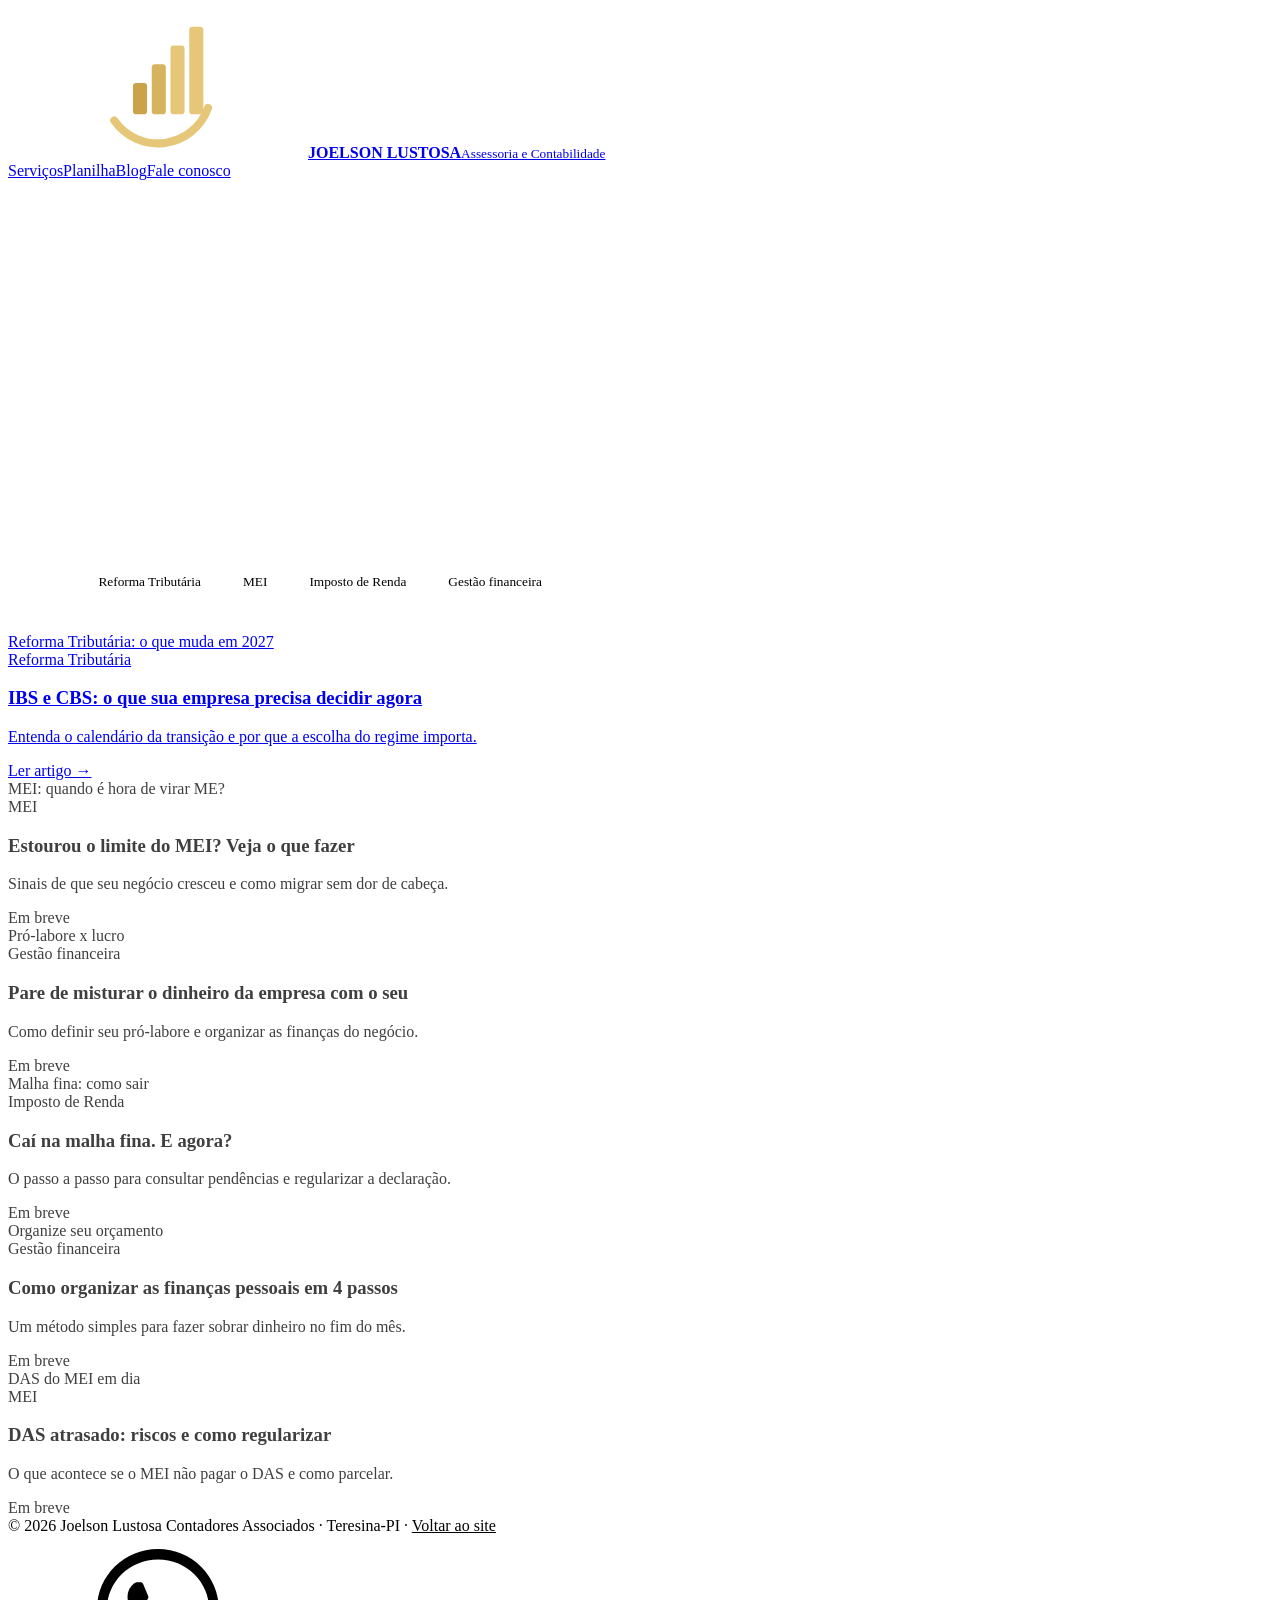
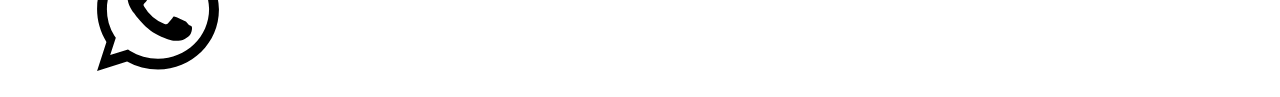
==== blog/index.html @ d8624013 "Add files via upload" ====
<!doctype html>
<html lang="pt-BR">
<head>
<meta charset="utf-8">
<meta name="viewport" content="width=device-width, initial-scale=1">
<title>Blog | Joelson Lustosa Contadores Associados</title>
<meta name="description" content="Artigos sobre impostos, MEI, Reforma Tributária e gestão financeira, escritos pela equipe Joelson Lustosa Contadores Associados, de Teresina-PI.">
<link rel="preconnect" href="https://fonts.googleapis.com">
<link rel="preconnect" href="https://fonts.gstatic.com" crossorigin>
<link href="https://fonts.googleapis.com/css2?family=Playfair+Display:ital,wght@0,600;0,700;1,600&family=Inter:wght@400;500;600;700&display=swap" rel="stylesheet">
<link rel="stylesheet" href="../style.css">
<style>
  .blog-hero{background:linear-gradient(160deg,var(--navy),var(--navy-3));color:#fff;padding:140px 0 70px}
  .blog-hero h1{font-family:"Playfair Display",serif;font-size:clamp(2.2rem,4.5vw,3.2rem);margin:14px 0}
  .blog-hero p{color:rgba(255,255,255,.78);max-width:620px;font-size:1.08rem}
  .blog-hero .eyebrow{color:var(--gold-2)}
  .filters{display:flex;flex-wrap:wrap;gap:10px;margin-bottom:34px}
  .filters button{font-family:inherit;padding:9px 16px;border-radius:999px;border:1px solid var(--line);background:#fff;cursor:pointer;font-weight:500;color:var(--navy)}
  .filters button[aria-pressed="true"]{background:var(--navy);color:#fff;border-color:var(--navy)}
  .post.soon{opacity:.75}
</style>
</head>
<body>
<svg width="0" height="0" style="position:absolute" aria-hidden="true">
  <symbol id="wa" viewBox="0 0 32 32"><path d="M16 3C8.8 3 3 8.7 3 15.8c0 2.5.7 4.9 2 7L3 29l6.4-2c2 1.1 4.3 1.7 6.6 1.7 7.2 0 13-5.7 13-12.8S23.2 3 16 3zm0 23.4c-2.1 0-4.2-.6-6-1.7l-.4-.3-3.8 1.2 1.2-3.7-.3-.4a10.4 10.4 0 0 1-1.6-5.6C5.1 9.9 10 5.2 16 5.2s10.9 4.7 10.9 10.6S22 26.4 16 26.4zm6-7.9c-.3-.2-1.9-.9-2.2-1-.3-.1-.5-.2-.7.2l-1 1.2c-.2.2-.4.2-.7.1a8.9 8.9 0 0 1-4.4-3.8c-.3-.6.3-.5.9-1.7.1-.2 0-.4 0-.5l-1-2.4c-.3-.6-.5-.5-.7-.5h-.6c-.2 0-.6.1-.9.4-.3.3-1.2 1.1-1.2 2.8s1.2 3.2 1.4 3.4c.2.2 2.4 3.6 5.8 5 2.2.9 3 1 4.1.8.7-.1 1.9-.8 2.2-1.5.3-.7.3-1.3.2-1.5-.1-.1-.3-.2-.6-.3z"/></symbol>
  <symbol id="mark" viewBox="0 0 48 48"><path d="M10 36a17 17 0 0 0 30-4" fill="none" stroke="#e6c77a" stroke-width="2.6" stroke-linecap="round"/><rect x="16" y="24" width="4.5" height="10" rx="1" fill="#c9a24a"/><rect x="22" y="18" width="4.5" height="16" rx="1" fill="#d6b45f"/><rect x="28" y="12" width="4.5" height="22" rx="1" fill="#e6c77a"/><rect x="34" y="6" width="4.5" height="28" rx="1" fill="#e6c77a"/></symbol>
</svg>

<header class="site solid">
  <div class="wrap nav">
    <a href="../index.html" class="logo"><svg><use href="#mark"/></svg><span><b>JOELSON LUSTOSA</b><small>Assessoria e Contabilidade</small></span></a>
    <nav class="menu"><a href="../index.html#servicos">Serviços</a><a href="../index.html#planilha">Planilha</a><a href="index.html">Blog</a><a class="btn btn-gold" href="#" data-wa>Fale conosco</a></nav>
  </div>
</header>

<div class="blog-hero">
  <div class="wrap">
    <span class="eyebrow">Blog Joelson Lustosa</span>
    <h1>Contabilidade sem complicação</h1>
    <p>Impostos, MEI, Reforma Tributária e finanças explicados de um jeito simples, pelo time de Teresina que cuida da sua empresa.</p>
  </div>
</div>

<section>
  <div class="wrap">
    <div class="filters" role="group" aria-label="Filtrar por categoria">
      <button aria-pressed="true" data-f="all">Todos</button>
      <button aria-pressed="false" data-f="reforma">Reforma Tributária</button>
      <button aria-pressed="false" data-f="mei">MEI</button>
      <button aria-pressed="false" data-f="ir">Imposto de Renda</button>
      <button aria-pressed="false" data-f="gestao">Gestão financeira</button>
    </div>
    <div class="posts">
      <!-- Para criar um novo post: duplique reforma-tributaria-2027.html, troque o texto e adicione um card aqui. -->
      <a class="post" data-cat="reforma" href="reforma-tributaria-2027.html">
        <div class="thumb"><span>Reforma Tributária: o que muda em 2027</span></div>
        <div class="body"><span class="cat">Reforma Tributária</span><h3>IBS e CBS: o que sua empresa precisa decidir agora</h3><p>Entenda o calendário da transição e por que a escolha do regime importa.</p><span class="more">Ler artigo →</span></div>
      </a>
      <div class="post soon" data-cat="mei">
        <div class="thumb"><span>MEI: quando é hora de virar ME?</span></div>
        <div class="body"><span class="cat">MEI</span><h3>Estourou o limite do MEI? Veja o que fazer</h3><p>Sinais de que seu negócio cresceu e como migrar sem dor de cabeça.</p><span class="more">Em breve</span></div>
      </div>
      <div class="post soon" data-cat="gestao">
        <div class="thumb"><span>Pró-labore x lucro</span></div>
        <div class="body"><span class="cat">Gestão financeira</span><h3>Pare de misturar o dinheiro da empresa com o seu</h3><p>Como definir seu pró-labore e organizar as finanças do negócio.</p><span class="more">Em breve</span></div>
      </div>
      <div class="post soon" data-cat="ir">
        <div class="thumb"><span>Malha fina: como sair</span></div>
        <div class="body"><span class="cat">Imposto de Renda</span><h3>Caí na malha fina. E agora?</h3><p>O passo a passo para consultar pendências e regularizar a declaração.</p><span class="more">Em breve</span></div>
      </div>
      <div class="post soon" data-cat="gestao">
        <div class="thumb"><span>Organize seu orçamento</span></div>
        <div class="body"><span class="cat">Gestão financeira</span><h3>Como organizar as finanças pessoais em 4 passos</h3><p>Um método simples para fazer sobrar dinheiro no fim do mês.</p><span class="more">Em breve</span></div>
      </div>
      <div class="post soon" data-cat="mei">
        <div class="thumb"><span>DAS do MEI em dia</span></div>
        <div class="body"><span class="cat">MEI</span><h3>DAS atrasado: riscos e como regularizar</h3><p>O que acontece se o MEI não pagar o DAS e como parcelar.</p><span class="more">Em breve</span></div>
      </div>
    </div>
  </div>
</section>

<footer>
  <div class="wrap">
    <div class="copy" style="margin-top:0;border:0;padding-top:0">© <span id="y"></span> Joelson Lustosa Contadores Associados · Teresina-PI · <a href="../index.html" style="color:var(--gold-2)">Voltar ao site</a></div>
  </div>
</footer>
<a class="wa" href="#" data-wa aria-label="Falar no WhatsApp"><svg><use href="#wa"/></svg></a>
<script>
  const wa = "https://api.whatsapp.com/send?phone=5586981359637&text=" + encodeURIComponent("Olá! Vim pelo blog e gostaria de falar com um contador.");
  document.querySelectorAll("[data-wa]").forEach(a => { a.href = wa; a.target = "_blank"; a.rel = "noopener"; });
  document.getElementById("y").textContent = new Date().getFullYear();
  const btns = document.querySelectorAll(".filters button");
  btns.forEach(b => b.addEventListener("click", () => {
    btns.forEach(x => x.setAttribute("aria-pressed", x === b));
    document.querySelectorAll(".post").forEach(p => p.style.display = (b.dataset.f === "all" || p.dataset.cat === b.dataset.f) ? "" : "none");
  }));
</script>
</body>
</html>
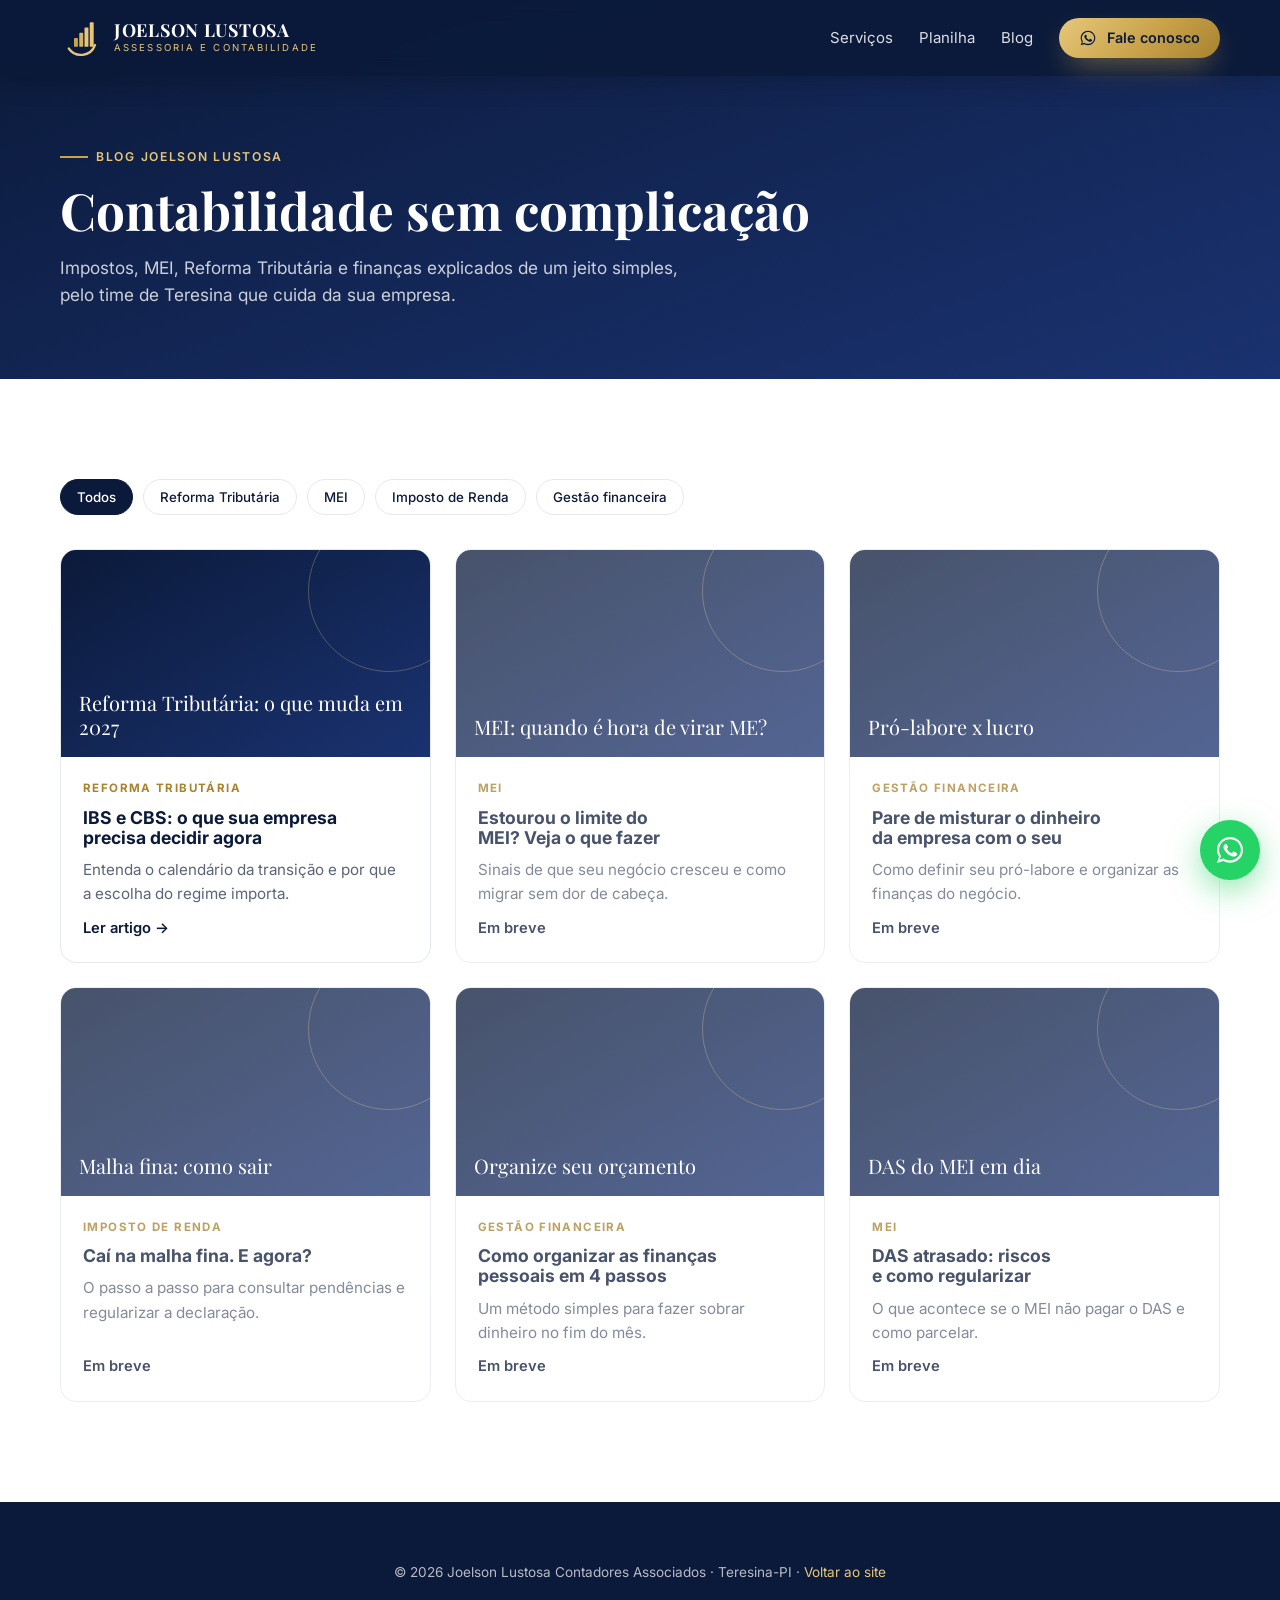
==== commit 98485898: "Add files via upload" ====
--- a/blog/index.html
+++ b/blog/index.html
@@ -8,7 +8,7 @@
 <link rel="preconnect" href="https://fonts.googleapis.com">
 <link rel="preconnect" href="https://fonts.gstatic.com" crossorigin>
 <link href="https://fonts.googleapis.com/css2?family=Playfair+Display:ital,wght@0,600;0,700;1,600&family=Inter:wght@400;500;600;700&display=swap" rel="stylesheet">
-<link rel="stylesheet" href="../style.css">
+<link rel="stylesheet" href="../style.css?v=3">
 <style>
   .blog-hero{background:linear-gradient(160deg,var(--navy),var(--navy-3));color:#fff;padding:140px 0 70px}
   .blog-hero h1{font-family:"Playfair Display",serif;font-size:clamp(2.2rem,4.5vw,3.2rem);margin:14px 0}
@@ -29,7 +29,7 @@
 <header class="site solid">
   <div class="wrap nav">
     <a href="../index.html" class="logo"><svg><use href="#mark"/></svg><span><b>JOELSON LUSTOSA</b><small>Assessoria e Contabilidade</small></span></a>
-    <nav class="menu"><a href="../index.html#servicos">Serviços</a><a href="../index.html#planilha">Planilha</a><a href="index.html">Blog</a><a class="btn btn-gold" href="#" data-wa>Fale conosco</a></nav>
+    <nav class="menu"><a href="../index.html#servicos">Serviços</a><a href="../index.html#planilha">Planilha</a><a href="index.html">Blog</a><a class="btn btn-gold" href="#" data-wa aria-label="Fale conosco no WhatsApp"><svg><use href="#wa"/></svg><span class="lbl">Fale conosco</span></a></nav>
   </div>
 </header>
 
--- a/style.css
+++ b/style.css
@@ -0,0 +1,106 @@
+:root{
+  --navy:#0b1a3a; --navy-2:#11244f; --navy-3:#1a3270;
+  --gold:#c9a24a; --gold-2:#e6c77a; --gold-dark:#a8822f;
+  --ink:#0f172a; --muted:#5b6478; --line:#e6e8ef; --bg:#fff; --bg-soft:#f6f4ee;
+  --radius:16px; --shadow:0 20px 50px -20px rgba(11,26,58,.35);
+}
+*{box-sizing:border-box;margin:0;padding:0}
+html{scroll-behavior:smooth;scroll-padding-top:80px}
+body{font-family:Inter,system-ui,sans-serif;color:var(--ink);background:var(--bg);line-height:1.6;-webkit-font-smoothing:antialiased;overflow-x:hidden}
+img,svg{display:block;max-width:100%}
+a{color:inherit;text-decoration:none}
+.wrap{width:min(1160px,100% - 32px);margin-inline:auto}
+h1,h2,h3,h4{line-height:1.15}
+.serif{font-family:"Playfair Display",Georgia,serif}
+.eyebrow{display:inline-flex;align-items:center;gap:8px;font-size:.76rem;font-weight:600;letter-spacing:.14em;text-transform:uppercase;color:var(--gold-dark)}
+.eyebrow::before{content:"";width:28px;height:2px;background:var(--gold)}
+h1,h2,h3{text-wrap:balance}
+p,li{text-wrap:pretty}
+.btn{position:relative;overflow:hidden;isolation:isolate;display:inline-flex;align-items:center;justify-content:center;gap:10px;padding:15px 26px;border-radius:999px;font-weight:600;font-size:1rem;line-height:1.2;text-align:center;transition:transform .25s cubic-bezier(.2,.8,.2,1),box-shadow .25s,background .2s;cursor:pointer;border:0;font-family:inherit}
+.btn:hover{transform:translateY(-3px) scale(1.02)}
+.btn:active{transform:translateY(0) scale(.98)}
+.btn svg{flex:none}
+.btn:hover svg{animation:wiggle .5s ease}
+@keyframes wiggle{0%,100%{transform:rotate(0)}25%{transform:rotate(-14deg)}50%{transform:rotate(10deg)}75%{transform:rotate(-6deg)}}
+.btn-gold{background:linear-gradient(135deg,var(--gold-2),var(--gold) 55%,var(--gold-dark));color:var(--navy);box-shadow:0 12px 30px -10px rgba(201,162,74,.7)}
+.btn-gold:hover{box-shadow:0 18px 40px -12px rgba(201,162,74,.9)}
+/* brilho que passa pelos botões dourados */
+.btn-gold::after{content:"";position:absolute;z-index:-1;top:0;bottom:0;left:-75%;width:50%;background:linear-gradient(100deg,transparent,rgba(255,255,255,.65),transparent);transform:skewX(-20deg);animation:shine 3.2s ease-in-out infinite}
+@keyframes shine{0%,55%{left:-75%}85%,100%{left:130%}}
+/* pulso para o CTA principal */
+.btn-pulse{animation:ctaPulse 2.2s ease-out infinite}
+@keyframes ctaPulse{0%{box-shadow:0 0 0 0 rgba(230,199,122,.6),0 12px 30px -10px rgba(201,162,74,.7)}70%{box-shadow:0 0 0 16px rgba(230,199,122,0),0 12px 30px -10px rgba(201,162,74,.7)}100%{box-shadow:0 0 0 0 rgba(230,199,122,0),0 12px 30px -10px rgba(201,162,74,.7)}}
+.bounce-arrow{display:inline-block;animation:nudge 1.6s ease-in-out infinite}
+@keyframes nudge{0%,100%{transform:translateY(0)}50%{transform:translateY(4px)}}
+@media(max-width:620px){
+  .btn{padding:14px 20px;font-size:.96rem}
+  .cta-row{flex-direction:column;align-items:stretch}
+  .cta-row .btn,.panel .btn,.cta .btn,.box .btn{width:100%}
+}
+.btn-ghost{border:1.5px solid rgba(255,255,255,.35);color:#fff}
+.btn-ghost:hover{background:rgba(255,255,255,.08)}
+.btn-navy{background:var(--navy);color:#fff}
+.btn-line{border:1.5px solid var(--navy);color:var(--navy)}
+.btn svg{width:20px;height:20px;fill:currentColor}
+
+/* header */
+header.site{position:fixed;inset:0 0 auto 0;z-index:50;transition:background .3s,box-shadow .3s}
+header.site.scrolled,header.site.solid{background:rgba(11,26,58,.94);backdrop-filter:blur(10px);box-shadow:0 6px 24px rgba(0,0,0,.2)}
+.nav{display:flex;align-items:center;justify-content:space-between;height:76px;gap:20px}
+.logo{display:flex;align-items:center;gap:12px;color:#fff}
+.logo svg{width:42px;height:42px;flex:none}
+.logo b{display:block;font-family:"Playfair Display",serif;font-size:1.12rem;letter-spacing:.04em;line-height:1.1}
+.logo small{display:block;font-size:.6rem;letter-spacing:.22em;text-transform:uppercase;color:var(--gold-2)}
+.menu{display:flex;gap:26px;align-items:center;color:rgba(255,255,255,.85);font-size:.94rem}
+.menu a:hover{color:var(--gold-2)}
+.menu .btn{padding:11px 20px;font-size:.9rem;white-space:nowrap}
+.menu .btn svg{width:18px;height:18px}
+.logo b,.logo small{white-space:nowrap}
+@media(max-width:940px){.menu a:not(.btn){display:none}}
+@media(max-width:620px){.nav{height:66px}.logo{gap:8px}.logo svg{width:34px;height:34px}.logo b{font-size:.98rem}.logo small{font-size:.5rem;letter-spacing:.16em}.menu .btn{padding:10px 14px;font-size:.84rem;gap:7px}}
+@media(max-width:420px){.logo small{display:none}.logo b{font-size:.92rem}.menu .btn{padding:9px 13px;font-size:.8rem;gap:6px}.menu .btn svg{width:16px;height:16px}}
+@media(max-width:340px){.menu .btn .lbl{display:none}.menu .btn{padding:10px}}
+.eyebrow{flex-wrap:nowrap}
+@media(max-width:620px){.eyebrow{font-size:.68rem;letter-spacing:.1em}.eyebrow::before{width:18px;flex:none}}
+
+section{padding:100px 0}
+.head{max-width:700px;margin-bottom:52px}
+.head.center{margin-inline:auto;text-align:center}
+.head.center .eyebrow::after{content:"";width:28px;height:2px;background:var(--gold)}
+.head h2{font-family:"Playfair Display",serif;font-size:clamp(1.9rem,3.6vw,2.7rem);margin:14px 0;color:var(--navy)}
+.head h2 em{color:var(--gold-dark)}
+.head p{color:var(--muted);font-size:1.07rem}
+.dark .head h2{color:#fff}.dark .head p{color:rgba(255,255,255,.75)}.dark .eyebrow{color:var(--gold-2)}
+@media(max-width:620px){section{padding:72px 0}}
+
+footer{background:var(--navy);color:rgba(255,255,255,.7);padding:60px 0 30px}
+.foot{display:grid;grid-template-columns:1.4fr 1fr 1fr 1fr;gap:40px}
+.foot h5{color:#fff;font-size:1rem;margin-bottom:14px}
+.foot a{display:block;margin-bottom:8px}.foot a:hover{color:var(--gold-2)}
+.copy{border-top:1px solid rgba(255,255,255,.1);margin-top:40px;padding-top:22px;font-size:.85rem;text-align:center}
+@media(max-width:880px){.foot{grid-template-columns:1fr 1fr}}
+@media(max-width:560px){.foot{grid-template-columns:1fr}}
+
+.wa:hover svg{animation:wiggle .5s ease}
+.wa{position:fixed;right:20px;bottom:20px;z-index:60;width:60px;height:60px;border-radius:50%;background:#25d366;display:grid;place-items:center;box-shadow:0 10px 30px rgba(37,211,102,.5);animation:pulse 2.4s infinite}
+.wa svg{width:32px;height:32px;fill:#fff}
+@keyframes pulse{0%{box-shadow:0 0 0 0 rgba(37,211,102,.55)}70%{box-shadow:0 0 0 18px rgba(37,211,102,0)}100%{box-shadow:0 0 0 0 rgba(37,211,102,0)}}
+
+.reveal{opacity:0;transform:translateY(24px);transition:opacity .7s ease,transform .7s ease}
+.reveal.in{opacity:1;transform:none}
+@media(prefers-reduced-motion:reduce){.reveal{opacity:1;transform:none}*{animation:none!important}}
+
+/* blog cards (usado na home e no blog) */
+.posts{display:grid;grid-template-columns:repeat(3,1fr);gap:24px}
+.post{display:flex;flex-direction:column;border-radius:var(--radius);overflow:hidden;background:#fff;border:1px solid var(--line);transition:transform .25s,box-shadow .25s}
+.post:hover{transform:translateY(-6px);box-shadow:var(--shadow)}
+.post .thumb{aspect-ratio:16/9;background:linear-gradient(150deg,var(--navy),var(--navy-3));display:flex;align-items:flex-end;padding:18px;position:relative;overflow:hidden}
+.post .thumb::after{content:"";position:absolute;right:-40px;top:-40px;width:160px;height:160px;border-radius:50%;border:1px solid rgba(230,199,122,.3)}
+.post .thumb span{font-family:"Playfair Display",serif;color:#fff;font-size:1.25rem;line-height:1.2;position:relative;z-index:1}
+.post .body{padding:22px;display:flex;flex-direction:column;gap:10px;flex:1}
+.post .cat{font-size:.72rem;font-weight:700;letter-spacing:.12em;text-transform:uppercase;color:var(--gold-dark)}
+.post h3{font-size:1.1rem;color:var(--navy)}
+.post p{color:var(--muted);font-size:.95rem;flex:1}
+.post .more{font-weight:600;color:var(--navy);font-size:.92rem}
+@media(max-width:980px){.posts{grid-template-columns:1fr 1fr}}
+@media(max-width:620px){.posts{grid-template-columns:1fr}}
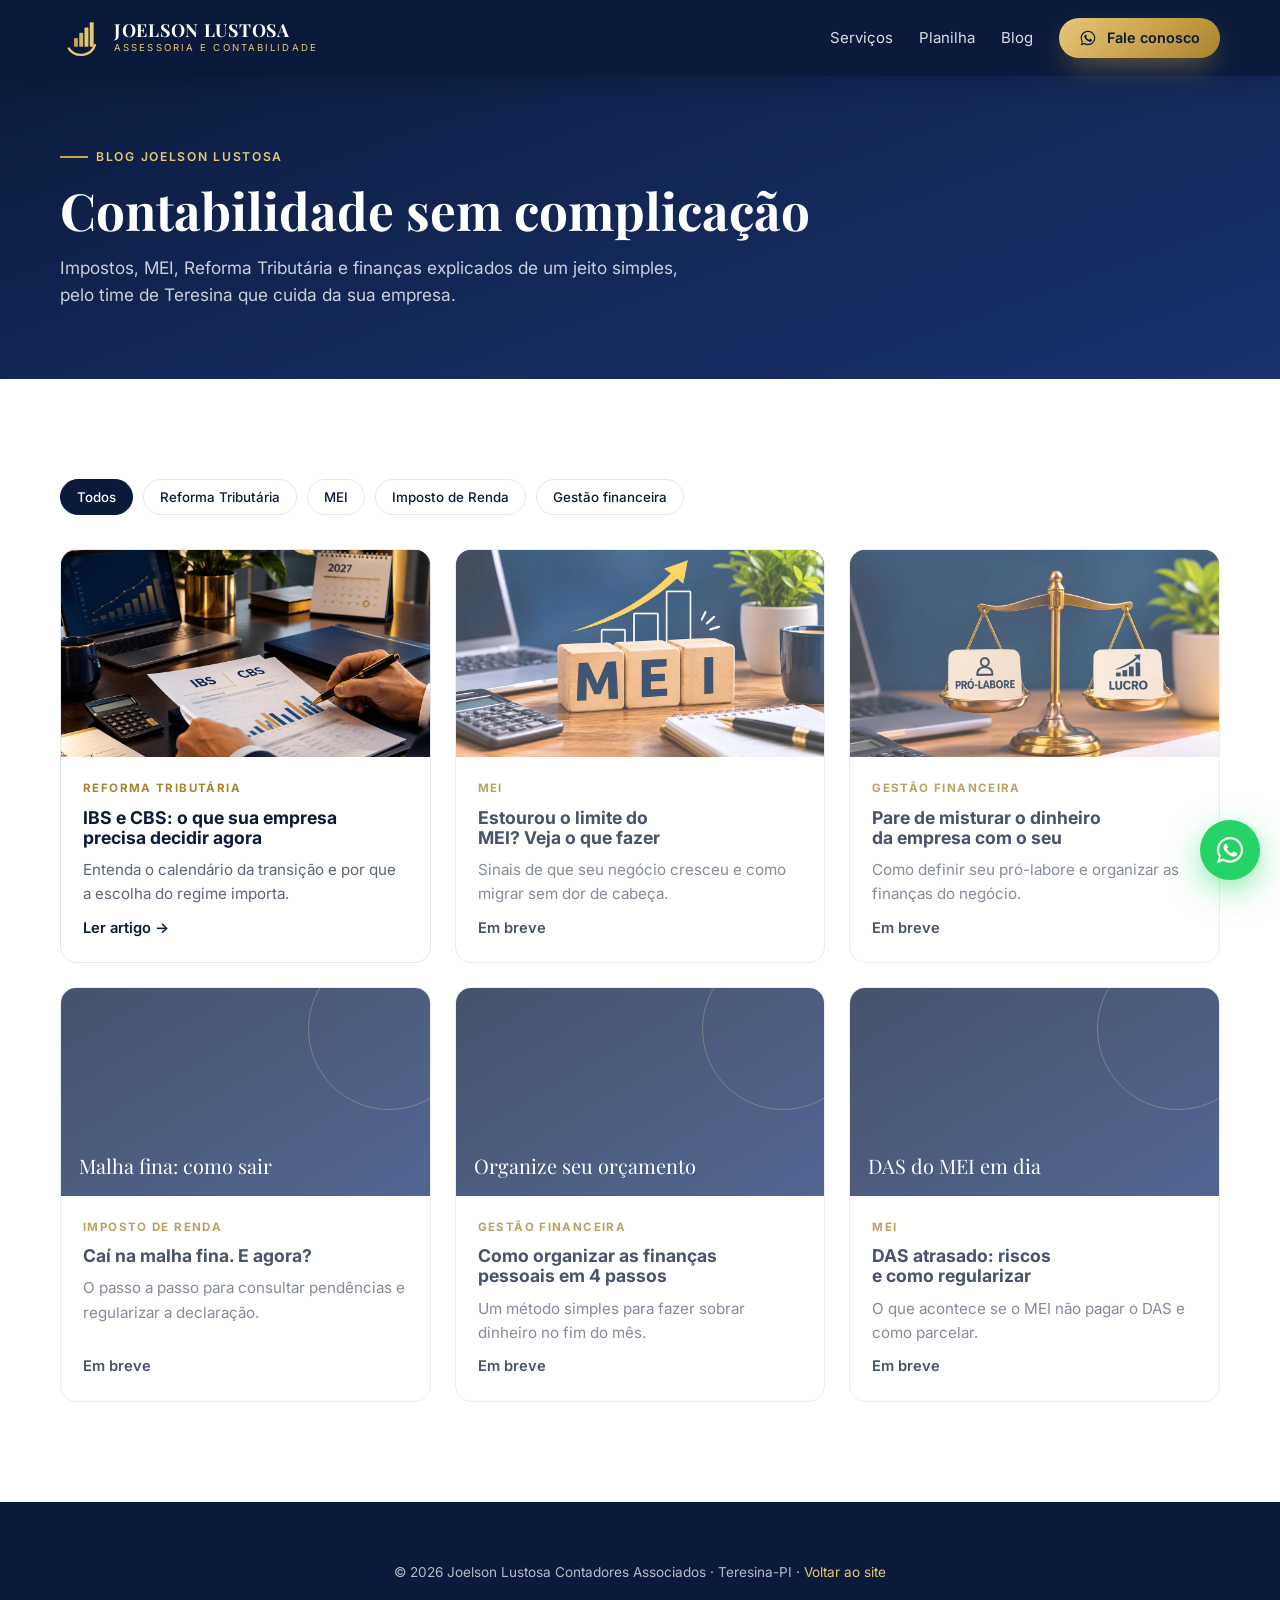
==== commit 0503b60a: "Add files via upload" ====
--- a/blog/index.html
+++ b/blog/index.html
@@ -8,7 +8,7 @@
 <link rel="preconnect" href="https://fonts.googleapis.com">
 <link rel="preconnect" href="https://fonts.gstatic.com" crossorigin>
 <link href="https://fonts.googleapis.com/css2?family=Playfair+Display:ital,wght@0,600;0,700;1,600&family=Inter:wght@400;500;600;700&display=swap" rel="stylesheet">
-<link rel="stylesheet" href="../style.css?v=3">
+<link rel="stylesheet" href="../style.css?v=5">
 <style>
   .blog-hero{background:linear-gradient(160deg,var(--navy),var(--navy-3));color:#fff;padding:140px 0 70px}
   .blog-hero h1{font-family:"Playfair Display",serif;font-size:clamp(2.2rem,4.5vw,3.2rem);margin:14px 0}
@@ -53,15 +53,15 @@
     <div class="posts">
       <!-- Para criar um novo post: duplique reforma-tributaria-2027.html, troque o texto e adicione um card aqui. -->
       <a class="post" data-cat="reforma" href="reforma-tributaria-2027.html">
-        <div class="thumb"><span>Reforma Tributária: o que muda em 2027</span></div>
+        <div class="thumb"><img src="../img/blog-reforma.webp" alt="Reforma Tributária: IBS e CBS em 2027" loading="lazy"></div>
         <div class="body"><span class="cat">Reforma Tributária</span><h3>IBS e CBS: o que sua empresa precisa decidir agora</h3><p>Entenda o calendário da transição e por que a escolha do regime importa.</p><span class="more">Ler artigo →</span></div>
       </a>
       <div class="post soon" data-cat="mei">
-        <div class="thumb"><span>MEI: quando é hora de virar ME?</span></div>
+        <div class="thumb"><img src="../img/blog-mei.webp" alt="MEI: quando é hora de virar ME" loading="lazy"></div>
         <div class="body"><span class="cat">MEI</span><h3>Estourou o limite do MEI? Veja o que fazer</h3><p>Sinais de que seu negócio cresceu e como migrar sem dor de cabeça.</p><span class="more">Em breve</span></div>
       </div>
       <div class="post soon" data-cat="gestao">
-        <div class="thumb"><span>Pró-labore x lucro</span></div>
+        <div class="thumb"><img src="../img/blog-prolabore.webp" alt="Pró-labore x lucro" loading="lazy"></div>
         <div class="body"><span class="cat">Gestão financeira</span><h3>Pare de misturar o dinheiro da empresa com o seu</h3><p>Como definir seu pró-labore e organizar as finanças do negócio.</p><span class="more">Em breve</span></div>
       </div>
       <div class="post soon" data-cat="ir">
--- a/style.css
+++ b/style.css
@@ -14,6 +14,7 @@
 .serif{font-family:"Playfair Display",Georgia,serif}
 .eyebrow{display:inline-flex;align-items:center;gap:8px;font-size:.76rem;font-weight:600;letter-spacing:.14em;text-transform:uppercase;color:var(--gold-dark)}
 .eyebrow::before{content:"";width:28px;height:2px;background:var(--gold)}
+.ico{width:24px;height:24px;display:block;flex:none}
 h1,h2,h3{text-wrap:balance}
 p,li{text-wrap:pretty}
 .btn{position:relative;overflow:hidden;isolation:isolate;display:inline-flex;align-items:center;justify-content:center;gap:10px;padding:15px 26px;border-radius:999px;font-weight:600;font-size:1rem;line-height:1.2;text-align:center;transition:transform .25s cubic-bezier(.2,.8,.2,1),box-shadow .25s,background .2s;cursor:pointer;border:0;font-family:inherit}
@@ -96,6 +97,9 @@
 .post:hover{transform:translateY(-6px);box-shadow:var(--shadow)}
 .post .thumb{aspect-ratio:16/9;background:linear-gradient(150deg,var(--navy),var(--navy-3));display:flex;align-items:flex-end;padding:18px;position:relative;overflow:hidden}
 .post .thumb::after{content:"";position:absolute;right:-40px;top:-40px;width:160px;height:160px;border-radius:50%;border:1px solid rgba(230,199,122,.3)}
+.post .thumb img{position:absolute;inset:0;width:100%;height:100%;object-fit:cover;transition:transform .6s cubic-bezier(.2,.8,.2,1)}
+.post:hover .thumb img{transform:scale(1.06)}
+.post .thumb:has(img)::after{display:none}
 .post .thumb span{font-family:"Playfair Display",serif;color:#fff;font-size:1.25rem;line-height:1.2;position:relative;z-index:1}
 .post .body{padding:22px;display:flex;flex-direction:column;gap:10px;flex:1}
 .post .cat{font-size:.72rem;font-weight:700;letter-spacing:.12em;text-transform:uppercase;color:var(--gold-dark)}
